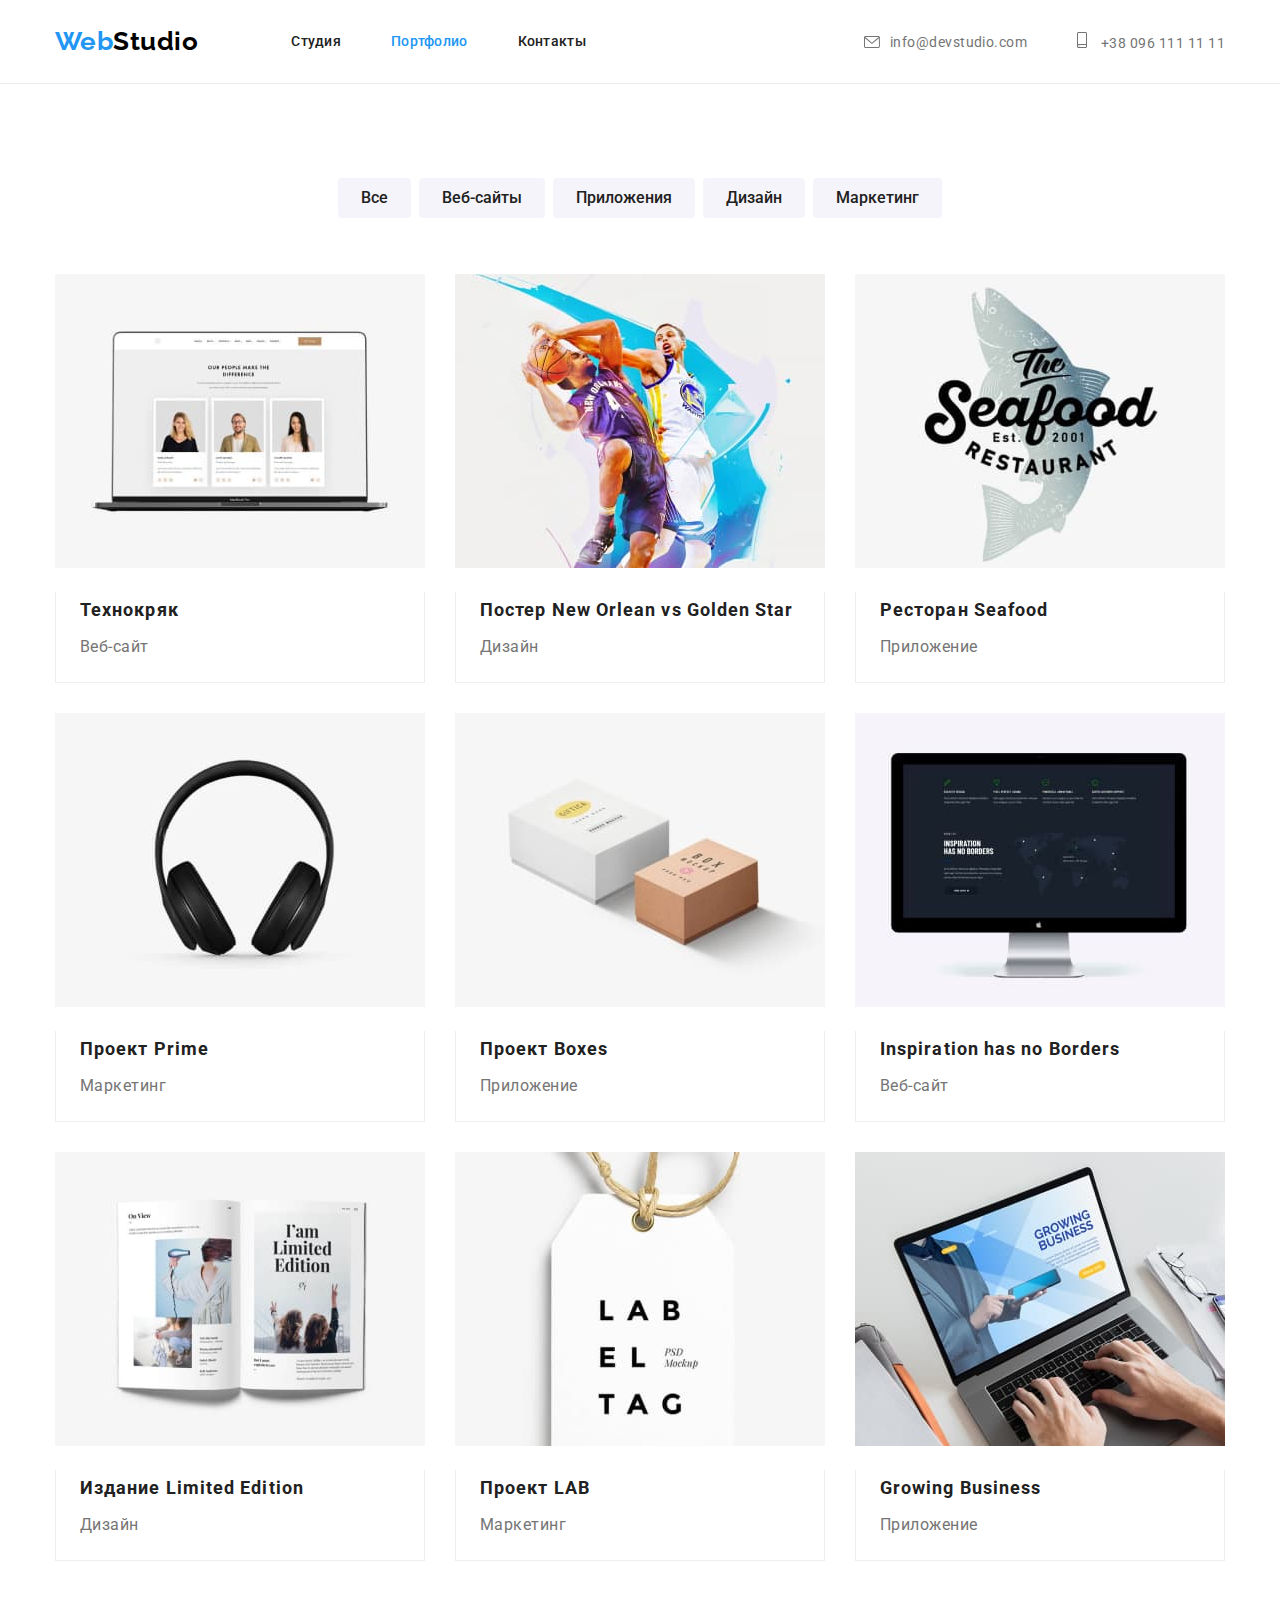
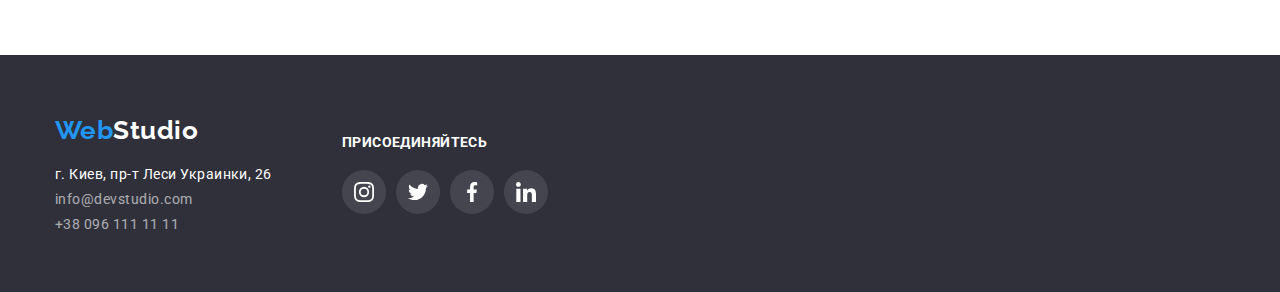
==== portfolio.html @ a2405fb3 "copy hw 04" ====
<!DOCTYPE html>
<html lang="ru">
<head>
    <meta charset="UTF-8">
    <meta name="viewport" content="width=device-width, initial-scale=1.0">
    <link rel="preconnect" href="https://fonts.gstatic.com">
    <link href="https://fonts.googleapis.com/css2?family=Raleway:wght@400;700&family=Roboto:wght@400;500;700&display=swap"
        rel="stylesheet">
    <link rel="stylesheet" href="https://cdnjs.cloudflare.com/ajax/libs/modern-normalize/1.0.0/modern-normalize.min.css"
        integrity="sha512-ISS7cAi1PEhQ8jnbJpJZMd29NlhNj4AWYyLOSp2CE/CsHxTCu+r+t0D2yoJudVrd0/8fTVPUVDzY5Tvli75u/g=="
        crossorigin="anonymous" />
    <link rel="stylesheet" href="./css/common.css">
    <link rel="stylesheet" href="./css/portfolio.css">
    <title>Portfolio</title>
</head>
<body>
    <!-- Шапка сайта -->
    <header>
        <div class="container">
            <nav class="main-nav">
                <a href="/" class="logo"><span>Web</span>Studio</a>
                <ul class="site-nav">
                    <li class="item"><a href="./index.html" class="link">Студия</a></li>
                    <li class="item"><a href="./portfolio.html" class="link current">Портфолио</a></li>
                    <li class="item"><a href="#" class="link">Контакты</a></li>
                </ul>
                <ul class="auth-nav">
                    <li class="item item-mail">
                        <a href="mailto:info@devstudio.com" class="link">
                            <svg class="envelope" width="16" height="12">
                                <use href="./images/sprite.svg#icon-envelope"></use>
                            </svg>
                            info@devstudio.com
                        </a>
                    </li>
                    <li class="item">
                        <a href="tel:+380961111111" class="link">
                            <svg class="smartphone" width="10" height="16">
                                <use href="./images/sprite.svg#icon-smartphone"></use>
                            </svg>
                            +38 096 111 11 11
                        </a>
                    </li>
                </ul>
            </nav>
        </div>
    </header>
    <main>
     <!--Наши проекты -->
        <section class="projects-container">
            <div class="container">
                <!-- <h1>Наши проекты</h1> -->
                <ul class="buttons">
                    <li><button type="button" class="btn">Все</button></li>
                    <li><button type="button" class="btn">Веб-сайты</button></li>
                    <li><button type="button" class="btn">Приложения</button></li>
                    <li><button type="button" class="btn">Дизайн</button></li>
                    <li><button type="button" class="btn">Маркетинг</button></li>
                </ul>
                <ul class="projects">
                    <li class="card">
                        <a href="#" class="link">
                            <img src="./images/portfolio1.jpg" alt="Технокряк" width="370" height="294">
                            <div class="project-info">
                                <h3 class="title">Технокряк</h3>
                                <p class="text">Веб-сайт</p>
                            </div>

                        </a>
                    </li>
                    <li class="card">
                        <a href="#" class="link">
                            <img src="./images/portfolio2.jpg" alt="Постер New Orlean vs Golden Star" width="370" height="294">
                            <div class="project-info">
                                <h3 class="title">Постер New Orlean vs Golden Star</h3>
                                <p class="text">Дизайн</p>
                            </div>
                        </a>
                    </li>
                    <li class="card">
                        <a href="#" class="link">
                            <img src="./images/portfolio3.jpg" alt="Ресторан Seafood" width="370" height="294">
                            <div class="project-info">
                                <h3 class="title">Ресторан Seafood</h3>
                                <p class="text">Приложение</p>
                            </div>
                        </a>
                    </li>
                    <li class="card">
                        <a href="#" class="link">
                            <img src="./images/portfolio4.jpg" alt="Проект Prime" width="370" height="294">
                            <div class="project-info">
                                <h3 class="title">Проект Prime</h3>
                                <p class="text">Маркетинг</p>
                            </div>
                        </a>
                    </li>
                    <li class="card">
                        <a href="#" class="link">
                            <img src="./images/portfolio5.jpg" alt="Проект Boxes" width="370" height="294">
                            <div class="project-info">
                                <h3 class="title">Проект Boxes</h3>
                                <p class="text">Приложение</p>
                            </div>
                        </a>
                    </li>
                    <li class="card">
                        <a href="#" class="link">
                            <img src="./images/portfolio6.jpg" alt="Inspiration has no Borders" width="370" height="294">
                            <div class="project-info">
                                <h3 class="title">Inspiration has no Borders</h3>
                                <p class="text">Веб-сайт</p>
                            </div>
                        </a>
                    </li>
                    <li class="card">
                        <a href="#" class="link">
                            <img src="./images/portfolio7.jpg" alt="Издание Limited Edition" width="370" height="294">
                            <div class="project-info">
                                <h3 class="title">Издание Limited Edition</h3>
                                <p class="text">Дизайн</p>
                            </div>
                        </a>
                    </li>
                    <li class="card">
                        <a href="#" class="link">
                            <img src="./images/portfolio8.jpg" alt="Проект LAB" width="370" height="294">
                            <div class="project-info">
                                <h3 class="title">Проект LAB</h3>
                                <p class="text">Маркетинг</p>
                            </div>
                        </a>
                    </li>
                    <li class="card">
                        <a href="#" class="link">
                            <img src="./images/portfolio9.jpg" alt="Growing Business" width="370" height="294">
                            <div class="project-info">
                                <h3 class="title">Growing Business</h3>
                                <p class="text">Приложение</p>
                            </div>
                        </a>
                    </li>
                </ul>
            </div>
        </section>
    </main>
    <!-- Футер -->
    <footer class="footer">
        <div class="container">
            <div class="footer-content">
                <a href="#" class="logo"><span>Web</span>Studio</a>
                <address>
                    <ul class="contacte">
                        <li class="item"><a href="#" class="address-link">г. Киев, пр-т Леси Украинки, 26</a></li>
                        <li class="item"><a href="mailto:info@devstudio.com" class="footer-link">info@devstudio.com</a></li>
                        <li class="item"><a href="tel:+380961111111" class="footer-link">+38 096 111 11 11</a></li>
                    </ul>
                </address>
            </div>
            <div class="resources">
                <h3 class="resources-title">присоединяйтесь</h3>
                <ul class="resources-list">
                    <li class="resources-item">
                        <a href="#" class="resources-link">
                            <svg class="instagram" width="20" height="20">
                                <use href="./images/sprite.svg#icon-instagram"></use>
                            </svg>
                        </a>
                    </li>
                    <li class="resources-item">
                        <a href="#" class="resources-link">
                            <svg class="twitter" width="20" height="20">
                                <use href="./images/sprite.svg#icon-twitter"></use>
                            </svg>
                        </a>
                    </li>
                    <li class="resources-item">
                        <a href="#" class="resources-link">
                            <svg class="facebook" width="20" height="20">
                                <use href="./images/sprite.svg#icon-facebook"></use>
                            </svg>
                        </a>
                    </li>
                    <li class="resources-item">
                        <a href="#" class="resources-link">
                            <svg class="linkedin" width="20" height="20">
                                <use href="./images/sprite.svg#icon-linkedin"></use>
                            </svg>
                        </a>
                    </li>
                </ul>
            </div>
        </div>
    </footer>
</body>
</html>
---- css/common.css ----
html {
  box-sizing: border-box;
}
*,
*::before,
*::after {
  box-sizing: inherit;
}

:root {
  --primary-text-color: #757575;
  --title-text-color: #212121;
  --accent-color: #2196f3;
  --logo-color: #000000;
  --primary-bg-color: #ffffff;
  --bg-color: #2f303a;
  --btn-color: #f5f4fa;
  --porfolio-card-color: #eeeeee;
  --hero-color: rgba(47, 48, 58, 0.4);
  --social-color: #afb1b8;
}
body {
  color: var(--primary-text-color);
  background-color: var(--primary-bg-color);

  font-family: Roboto, sans-serif;
  font-style: 400;
  font-weight: 400;
  letter-spacing: 0.03em;

  margin: 0;
}
ul {
  list-style: none;

  padding: 0;
  margin: 0;
}
a {
  text-decoration: none;
}
h1,
h2,
h3,
h4,
h5,
h6,
p {
  margin-top: 0;
  margin-bottom: 0;
}

/* Логотип */
.logo {
  margin-right: 93px;

  color: var(--logo-color);

  font-family: Raleway, sans-serif;
  font-weight: 700;
  font-size: 26px;
  line-height: 1.19;
}
.logo span {
  color: var(--accent-color);
}

.container {
  width: 1200px;
  padding-right: 15px;
  padding-left: 15px;
  margin-right: auto;
  margin-left: auto;
}
/*Site nav*/
.main-nav {
  display: flex;
  align-items: center;
}
.site-nav {
  display: flex;
}
.site-nav .item:not(:last-child) {
  margin-right: 50px;
}
.site-nav .link {
  display: block;
  align-items: baseline;
  padding-top: 32px;
  padding-bottom: 32px;

  color: var(--title-text-color);

  font-weight: 500;
  font-size: 14px;
  line-height: 1.14;
  letter-spacing: 0.02em;
}
.site-nav .link:hover,
.site-nav .link:focus {
  color: var(--accent-color);
}
.site-nav .link.current {
  color: var(--accent-color);
}
.auth-nav {
  display: flex;
  margin-left: auto;
  align-items: center;
}
.auth-nav .item + .item {
  margin-left: 50px;
}
.auth-nav .link {
  display: block;
  padding-top: 32px;
  padding-bottom: 32px;

  color: var(--primary-text-color);

  font-size: 14px;
  line-height: 16px;
}
.item-mail > .link {
  display: flex;
  align-items: center;
  justify-content: center;
}
.envelope,
.smartphone {
  margin-right: 10px;
  fill: var(--primary-text-color);
}
.auth-nav .link:hover,
.auth-nav .link:focus {
  color: var(--accent-color);
  fill: var(--accent-color);
}
.auth-nav .link:hover .envelope,
.auth-nav .link:focus .envelope,
.auth-nav .link:hover .smartphone,
.auth-nav .link:focus .smartphone {
  color: var(--accent-color);
  fill: var(--accent-color);
}
/*Footer*/
.footer {
  background-color: var(--bg-color);
  /* width: 1600px; */
  margin-left: auto;
  margin-right: auto;
  padding-top: 60px;
  padding-bottom: 60px;
}
.footer-content a {
  display: block;
  color: var(--primary-bg-color);
  margin: 0;
}
.footer .container {
  display: flex;
  align-items: center;
}
.contacte {
  margin-top: 20px;
}
.contacte .item:not(:last-child) {
  margin-bottom: 9px;
}
.footer span {
  color: var(--accent-color);
}
.address-link {
  font-style: normal;
  font-size: 14px;
}
.footer-link {
  opacity: 0.6;

  font-style: normal;
  font-size: 14px;
}
.resources {
  display: inline-block;
  margin-left: 70px;
}
.resources-title {
  font-size: 14px;
  line-height: 16px;
  font-weight: bold;
  letter-spacing: 0.03em;
  text-transform: uppercase;
  color: var(--primary-bg-color);
  margin-bottom: 20px;
  padding: 0;
}
.resources-list {
  display: inline-flex;
}
.resources-item {
  display: flex;
  width: 44px;
  height: 44px;
}
.resources-link {
  display: flex;
  width: 100%;
  height: 100%;
  border: 1px solid transparent;
  border-radius: 50%;
  background: rgba(255, 255, 255, 0.1);
  align-items: center;
  justify-content: center;
}
.resources-item:not(:last-child) {
  margin-right: 10px;
}
.resources-link svg {
  margin: 0;
  fill: var(--primary-bg-color);
}
.resources-link:hover,
.resources-link:focus {
  background: var(--accent-color);
}
---- css/portfolio.css ----
/* портфолио. Наши проекты */
.projects-container {
  padding-top: 94px;
  border-top: 1px solid #ececec;
}
.buttons {
  display: flex;
  justify-content: center;
  padding-bottom: 56px;
}
.btn {
  display: inline-block;
  padding: 6px 22px;
  min-width: 73px;
  border-radius: 4px;

  color: var(--title-text-color);
  background-color: var(--btn-color);
  font-weight: 500;
  font-family: Roboto, sans-serif;
  font-size: 16px;
  line-height: 1.63;
  text-align: center;
  border: 1px solid transparent;
}
.buttons li:not(:last-child) {
  margin-right: 8px;
}
.btn:hover,
.btn:focus {
  color: var(--primary-bg-color);
  background-color: var(--accent-color);
  box-shadow: 0px 3px 1px rgba(0, 0, 0, 0.1), 0px 1px 2px rgba(0, 0, 0, 0.08),
    0px 2px 2px rgba(0, 0, 0, 0.12);
}
.projects {
  display: flex;
  flex-wrap: wrap;
  margin: -15px;
}
.projects .card {
  width: 370px;
  margin: 15px;
  /* flex-basis: calc(100% / 3-15px); */
}
.project-info {
  border-right: 1px solid var(--porfolio-card-color);
  border-bottom: 1px solid var(--porfolio-card-color);
  border-left: 1px solid var(--porfolio-card-color);
}
.card .link {
  display: block;
  width: 100%;
}
/* margin-right: 30px; */

/* margin-bottom: 30px; */
/* .projects .item:nth-child(3n) {
  margin-right: 0;
}
.projects .item:nth-last-child(-n + 3) {
  margin-bottom: 0;
} */
.title {
  margin-top: 20px;
  margin-bottom: 4px;
  margin-left: 24px;

  color: var(--title-text-color);

  font-weight: 700;
  font-size: 18px;
  line-height: 2;
  letter-spacing: 0.06em;
}
.text {
  margin-left: 24px;
  padding-bottom: 20px;

  color: var(--primary-text-color);
  font-size: 16px;
  line-height: 1.88;
}
section {
  padding-bottom: 94px;
}
.card .link:hover,
.card .link:focus {
  box-shadow: 0px 1px 1px rgba(0, 0, 0, 0.12), 0px 4px 4px rgba(0, 0, 0, 0.06),
    1px 4px 6px rgba(0, 0, 0, 0.16);
}
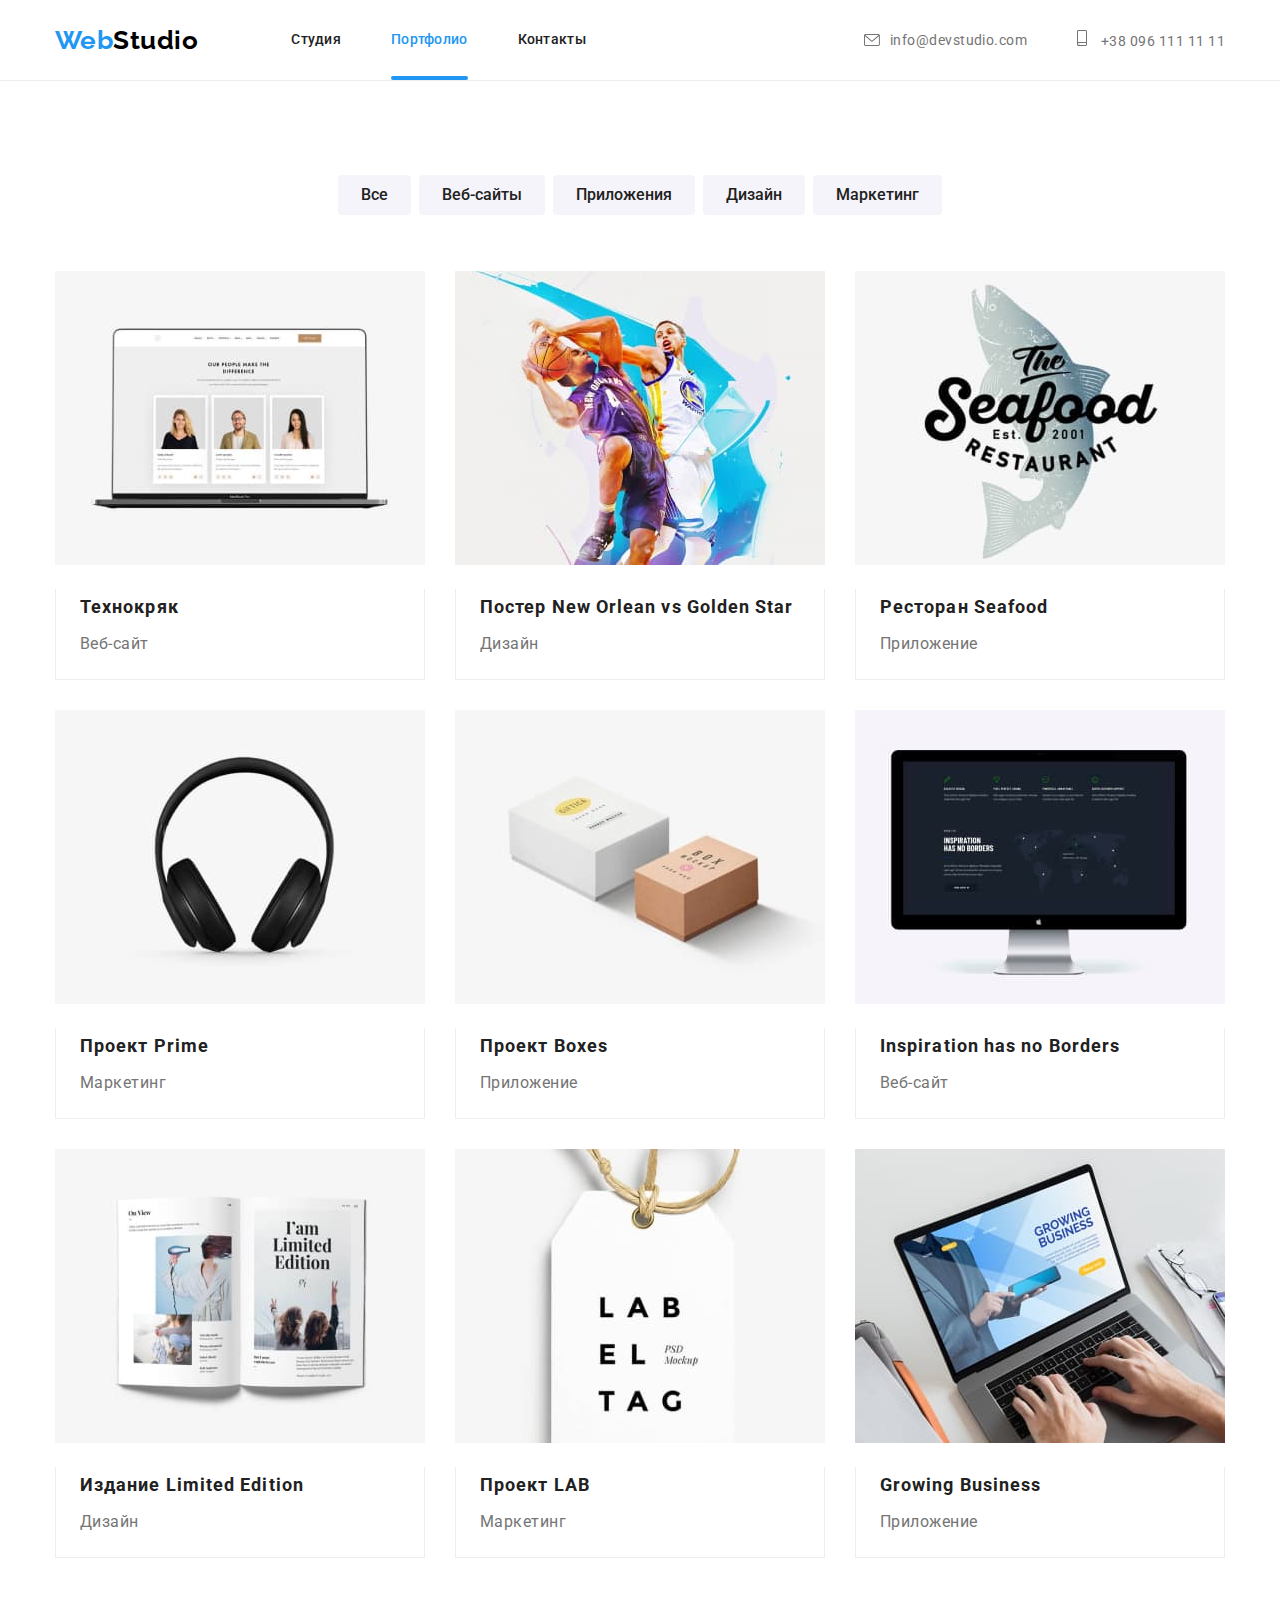
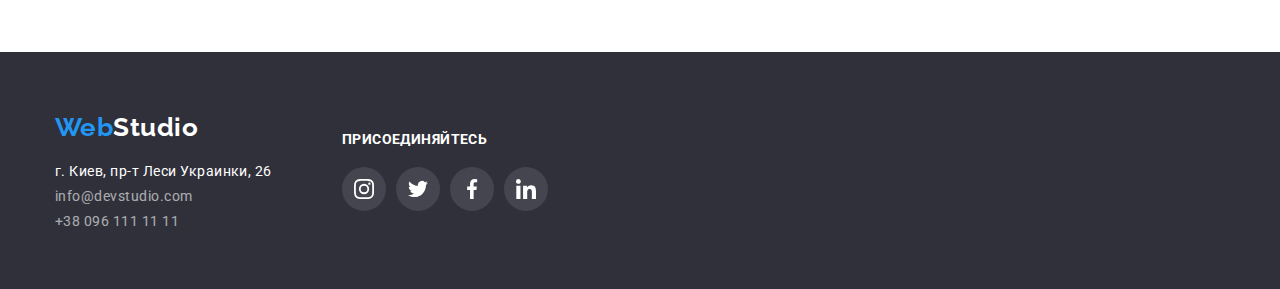
==== commit 09c8a71c: "position section" ====
--- a/portfolio.html
+++ b/portfolio.html
@@ -60,11 +60,15 @@
                 <ul class="projects">
                     <li class="card">
                         <a href="#" class="link">
+                            <div class="card-box">
                             <img src="./images/portfolio1.jpg" alt="Технокряк" width="370" height="294">
+                            </div>
                             <div class="project-info">
                                 <h3 class="title">Технокряк</h3>
                                 <p class="text">Веб-сайт</p>
                             </div>
+                            <p class="description-text" >Технокряк это современная площадка распространения коронавируса. Компании используют эту платформу для цифрового
+                            шпионажа и атак на защищённые сервера конкурентов.</p>
 
                         </a>
                     </li>
--- a/css/common.css
+++ b/css/common.css
@@ -18,6 +18,8 @@
   --porfolio-card-color: #eeeeee;
   --hero-color: rgba(47, 48, 58, 0.4);
   --social-color: #afb1b8;
+
+  --timing-function: cubic-bezier(0.4, 0, 0.2, 1);
 }
 body {
   color: var(--primary-text-color);
@@ -101,8 +103,23 @@
   color: var(--accent-color);
 }
 .site-nav .link.current {
-  color: var(--accent-color);
-}
+  position: relative;
+  color: var(--accent-color);
+}
+.site-nav .current::after {
+  content: "";
+
+  position: absolute;
+  left: 0;
+  bottom: 0;
+
+  display: block;
+  width: 100%;
+  height: 4px;
+  background-color: var(--accent-color);
+  border-radius: 2px;
+}
+
 .auth-nav {
   display: flex;
   margin-left: auto;
@@ -112,7 +129,6 @@
   margin-left: 50px;
 }
 .auth-nav .link {
-  display: block;
   padding-top: 32px;
   padding-bottom: 32px;
 
--- a/css/portfolio.css
+++ b/css/portfolio.css
@@ -51,7 +51,45 @@
 .card .link {
   display: block;
   width: 100%;
+  position: relative;
 }
+.card-box {
+  display: block;
+  position: relative;
+}
+.card-box::before {
+  display: block;
+  position: absolute;
+  content: "";
+  width: 100%;
+  height: 100%;
+  background-color: rgba(33, 150, 243, 0.9);
+  opacity: 0;
+}
+.card-box:hover::before {
+  opacity: 1;
+  z-index: 2;
+}
+.description-text {
+  display: inline-block;
+  font-size: 18px;
+  line-height: 1.56;
+  letter-spacing: 0.03em;
+  width: 100%;
+  height: 100%;
+
+  color: var(--primary-bg-color);
+  position: absolute;
+  top: 50%;
+  left: 50%;
+  transform: translate(-50%, -50%);
+  opacity: 0;
+}
+.description-text:hover {
+  opacity: 1;
+  z-index: 1;
+}
+
 /* margin-right: 30px; */
 
 /* margin-bottom: 30px; */
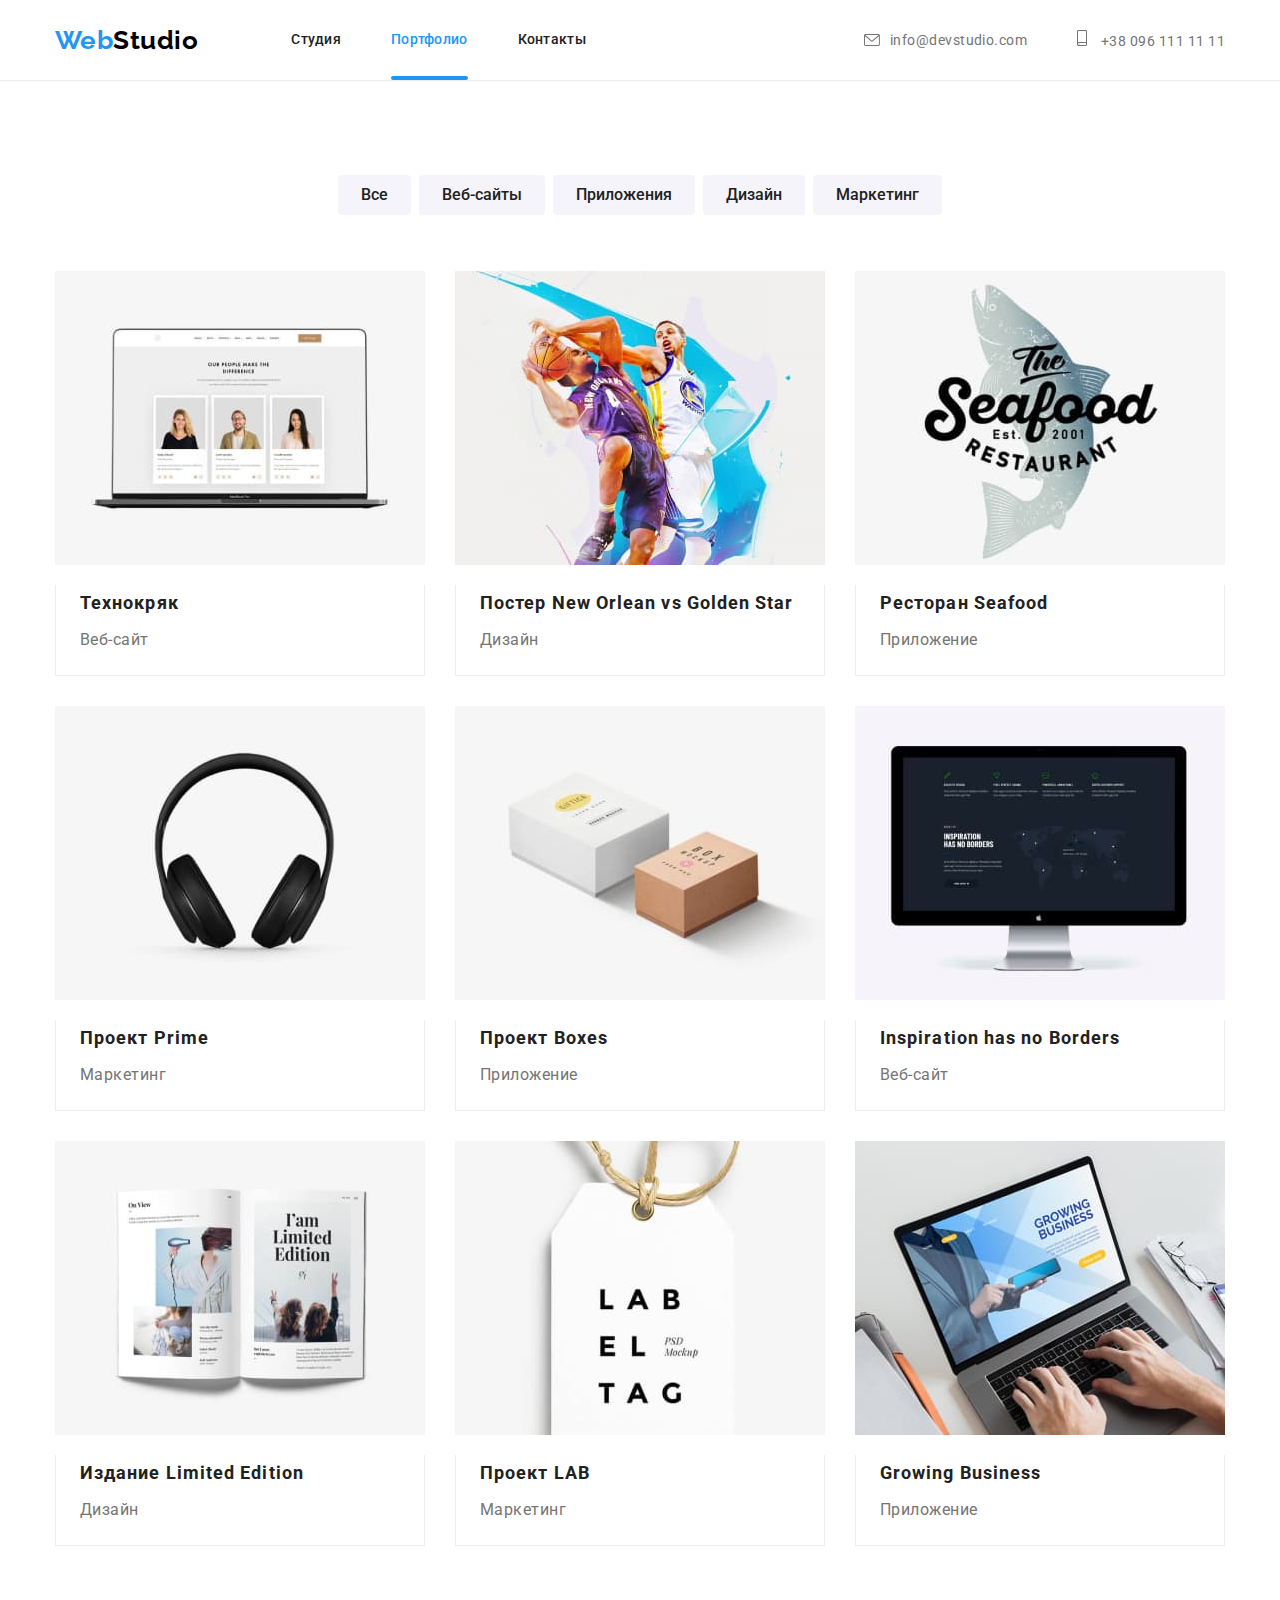
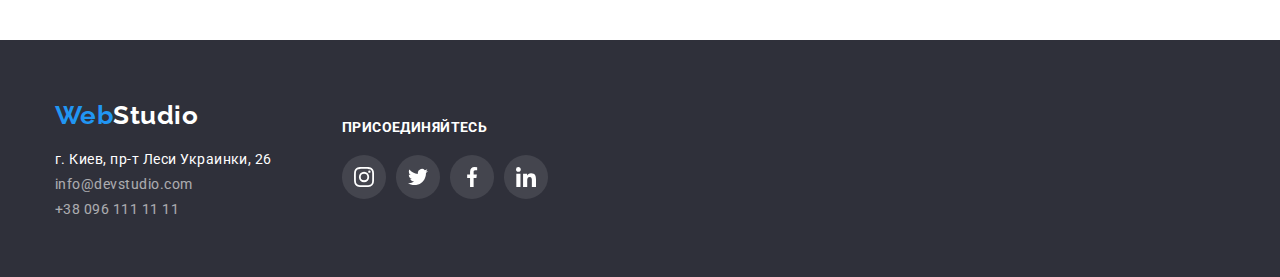
==== commit daea2c4f: "modal and overlay" ====
--- a/portfolio.html
+++ b/portfolio.html
@@ -58,89 +58,147 @@
                     <li><button type="button" class="btn">Маркетинг</button></li>
                 </ul>
                 <ul class="projects">
-                    <li class="card">
-                        <a href="#" class="link">
-                            <div class="card-box">
-                            <img src="./images/portfolio1.jpg" alt="Технокряк" width="370" height="294">
-                            </div>
-                            <div class="project-info">
-                                <h3 class="title">Технокряк</h3>
-                                <p class="text">Веб-сайт</p>
-                            </div>
-                            <p class="description-text" >Технокряк это современная площадка распространения коронавируса. Компании используют эту платформу для цифрового
-                            шпионажа и атак на защищённые сервера конкурентов.</p>
-
-                        </a>
-                    </li>
-                    <li class="card">
-                        <a href="#" class="link">
-                            <img src="./images/portfolio2.jpg" alt="Постер New Orlean vs Golden Star" width="370" height="294">
-                            <div class="project-info">
-                                <h3 class="title">Постер New Orlean vs Golden Star</h3>
-                                <p class="text">Дизайн</p>
-                            </div>
-                        </a>
-                    </li>
-                    <li class="card">
-                        <a href="#" class="link">
-                            <img src="./images/portfolio3.jpg" alt="Ресторан Seafood" width="370" height="294">
-                            <div class="project-info">
-                                <h3 class="title">Ресторан Seafood</h3>
-                                <p class="text">Приложение</p>
-                            </div>
-                        </a>
-                    </li>
-                    <li class="card">
-                        <a href="#" class="link">
-                            <img src="./images/portfolio4.jpg" alt="Проект Prime" width="370" height="294">
-                            <div class="project-info">
-                                <h3 class="title">Проект Prime</h3>
-                                <p class="text">Маркетинг</p>
-                            </div>
-                        </a>
-                    </li>
-                    <li class="card">
-                        <a href="#" class="link">
-                            <img src="./images/portfolio5.jpg" alt="Проект Boxes" width="370" height="294">
-                            <div class="project-info">
-                                <h3 class="title">Проект Boxes</h3>
-                                <p class="text">Приложение</p>
-                            </div>
-                        </a>
-                    </li>
-                    <li class="card">
-                        <a href="#" class="link">
-                            <img src="./images/portfolio6.jpg" alt="Inspiration has no Borders" width="370" height="294">
-                            <div class="project-info">
-                                <h3 class="title">Inspiration has no Borders</h3>
-                                <p class="text">Веб-сайт</p>
-                            </div>
-                        </a>
-                    </li>
-                    <li class="card">
-                        <a href="#" class="link">
-                            <img src="./images/portfolio7.jpg" alt="Издание Limited Edition" width="370" height="294">
-                            <div class="project-info">
-                                <h3 class="title">Издание Limited Edition</h3>
-                                <p class="text">Дизайн</p>
-                            </div>
-                        </a>
-                    </li>
-                    <li class="card">
-                        <a href="#" class="link">
-                            <img src="./images/portfolio8.jpg" alt="Проект LAB" width="370" height="294">
-                            <div class="project-info">
-                                <h3 class="title">Проект LAB</h3>
-                                <p class="text">Маркетинг</p>
-                            </div>
-                        </a>
-                    </li>
-                    <li class="card">
-                        <a href="#" class="link">
-                            <img src="./images/portfolio9.jpg" alt="Growing Business" width="370" height="294">
-                            <div class="project-info">
-                                <h3 class="title">Growing Business</h3>
-                                <p class="text">Приложение</p>
+                    <li class="project-card">
+                        <a href="#" class="project-link">
+                            <div class="project-thumb">
+                                 <img src="./images/portfolio1.jpg" alt="Технокряк" width="370" height="294">
+                                <div class="project-overlay">
+                                    <p class="description-text">Технокряк это современная площадка распространения коронавируса. Компании используют эту
+                                платформу для цифрового
+                                шпионажа и атак на защищённые сервера конкурентов.</p>
+                                </div>
+                            </div>
+                            <div class="project-info">
+                                <h3 class="project-title">Технокряк</h3>
+                                <p class="project-text">Веб-сайт</p>
+                            </div>
+                         </a>
+                    </li>
+                    <li class="project-card">
+                        <a href="#" class="project-link">
+                            <div class="project-thumb">
+                                <img src="./images/portfolio2.jpg" alt="Постер New Orlean vs Golden Star" width="370" height="294">
+                                <div class="project-overlay">
+                                    <p class="description-text">Технокряк это современная площадка распространения коронавируса. Компании используют эту
+                                    платформу для цифрового
+                                    шпионажа и атак на защищённые сервера конкурентов.</p>
+                                </div>
+                            </div>
+                            <div class="project-info">
+                                <h3 class="project-title">Постер New Orlean vs Golden Star</h3>
+                                <p class="project-text">Дизайн</p>
+                            </div>
+                        </a>
+                    </li>
+                    <li class="project-card">
+                        <a href="#" class="project-link">
+                            <div class="project-thumb">
+                                <img src="./images/portfolio3.jpg" alt="Ресторан Seafood" width="370" height="294">
+                                <div class="project-overlay">
+                                    <p class="description-text">Технокряк это современная площадка распространения коронавируса. Компании используют эту
+                                платформу для цифрового
+                                шпионажа и атак на защищённые сервера конкурентов.</p>
+                                </div>
+                            </div>
+                            <div class="project-info">
+                                <h3 class="project-title">Ресторан Seafood</h3>
+                                <p class="project-text">Приложение</p>
+                            </div>
+                        </a>
+                    </li>
+                    <li class="project-card">
+                        <a href="#" class="project-link">
+                            <div class="project-thumb">
+                                <img src="./images/portfolio4.jpg" alt="Проект Prime" width="370" height="294">
+                                <div class="project-overlay">
+                                    <p class="description-text">Технокряк это современная площадка распространения коронавируса. Компании используют эту
+                                платформу для цифрового
+                                шпионажа и атак на защищённые сервера конкурентов.</p>
+                                </div>
+                            </div>
+                            <div class="project-info">
+                                <h3 class="project-title">Проект Prime</h3>
+                                <p class="project-text">Маркетинг</p>
+                            </div>
+                        </a>
+                    </li>
+                    <li class="project-card">
+                        <a href="#" class="project-link">
+                            <div class="project-thumb">
+                                <img src="./images/portfolio5.jpg" alt="Проект Boxes" width="370" height="294">
+                                <div class="project-overlay">
+                                    <p class="description-text">Технокряк это современная площадка распространения коронавируса. Компании используют эту
+                                платформу для цифрового
+                                шпионажа и атак на защищённые сервера конкурентов.</p>
+                                </div>
+                            </div>
+                            <div class="project-info">
+                                <h3 class="project-title">Проект Boxes</h3>
+                                <p class="project-text">Приложение</p>
+                            </div>
+                        </a>
+                    </li>
+                    <li class="project-card">
+                        <a href="#" class="project-link">
+                            <div class="project-thumb">
+                                <img src="./images/portfolio6.jpg" alt="Inspiration has no Borders" width="370" height="294">
+                                <div class="project-overlay">
+                                    <p class="description-text">Технокряк это современная площадка распространения коронавируса. Компании используют эту
+                                платформу для цифрового
+                                шпионажа и атак на защищённые сервера конкурентов.</p>
+                                </div>
+                            </div>
+                            <div class="project-info">
+                                <h3 class="project-title">Inspiration has no Borders</h3>
+                                <p class="project-text">Веб-сайт</p>
+                            </div>
+                        </a>
+                    </li>
+                    <li class="project-card">
+                        <a href="#" class="project-link">
+                            <div class="project-thumb">
+                                <img src="./images/portfolio7.jpg" alt="Издание Limited Edition" width="370" height="294">
+                                <div class="project-overlay">
+                                    <p class="description-text">Технокряк это современная площадка распространения коронавируса. Компании используют эту
+                                платформу для цифрового
+                                шпионажа и атак на защищённые сервера конкурентов.</p>
+                                </div>
+                            </div>
+                            <div class="project-info">
+                                <h3 class="project-title">Издание Limited Edition</h3>
+                                <p class="project-text">Дизайн</p>
+                            </div>
+                        </a>
+                    </li>
+                    <li class="project-card">
+                        <a href="#" class="project-link">
+                            <div class="project-thumb">
+                                <img src="./images/portfolio8.jpg" alt="Проект LAB" width="370" height="294">
+                                <div class="project-overlay">
+                                    <p class="description-text">Технокряк это современная площадка распространения коронавируса. Компании используют эту
+                                платформу для цифрового
+                                шпионажа и атак на защищённые сервера конкурентов.</p>
+                                </div>
+                            </div>
+                            <div class="project-info">
+                                <h3 class="project-title">Проект LAB</h3>
+                                <p class="project-text">Маркетинг</p>
+                            </div>
+                        </a>
+                    </li>
+                    <li class="project-card">
+                        <a href="#" class="project-link">
+                            <div class="project-thumb">
+                                <img src="./images/portfolio9.jpg" alt="Growing Business" width="370" height="294">
+                                <div class="project-overlay">
+                                    <p class="description-text">Технокряк это современная площадка распространения коронавируса. Компании используют эту
+                                платформу для цифрового
+                                шпионажа и атак на защищённые сервера конкурентов.</p>
+                                </div>
+                            </div>
+                            <div class="project-info">
+                                <h3 class="project-title">Growing Business</h3>
+                                <p class="project-text">Приложение</p>
                             </div>
                         </a>
                     </li>
--- a/css/common.css
+++ b/css/common.css
@@ -101,6 +101,7 @@
 .site-nav .link:hover,
 .site-nav .link:focus {
   color: var(--accent-color);
+  transition: color 250ms var(--timing-function);
 }
 .site-nav .link.current {
   position: relative;
@@ -151,6 +152,8 @@
 .auth-nav .link:focus {
   color: var(--accent-color);
   fill: var(--accent-color);
+  transition: color 250ms var(--timing-function),
+    fill 250ms var(--timing-function);
 }
 .auth-nav .link:hover .envelope,
 .auth-nav .link:focus .envelope,
@@ -158,6 +161,8 @@
 .auth-nav .link:focus .smartphone {
   color: var(--accent-color);
   fill: var(--accent-color);
+  transition: color 250ms var(--timing-function),
+    fill 250ms var(--timing-function);
 }
 /*Footer*/
 .footer {
@@ -238,4 +243,5 @@
 .resources-link:hover,
 .resources-link:focus {
   background: var(--accent-color);
-}
+  transition: background 250ms var(--timing-function);
+}
--- a/css/portfolio.css
+++ b/css/portfolio.css
@@ -13,6 +13,7 @@
   padding: 6px 22px;
   min-width: 73px;
   border-radius: 4px;
+  cursor: pointer;
 
   color: var(--title-text-color);
   background-color: var(--btn-color);
@@ -32,13 +33,16 @@
   background-color: var(--accent-color);
   box-shadow: 0px 3px 1px rgba(0, 0, 0, 0.1), 0px 1px 2px rgba(0, 0, 0, 0.08),
     0px 2px 2px rgba(0, 0, 0, 0.12);
+  transition: color 250ms var(--timing-function),
+    background-color 250ms var(--timing-function),
+    box-shadow 250ms var(--timing-function);
 }
 .projects {
   display: flex;
   flex-wrap: wrap;
   margin: -15px;
 }
-.projects .card {
+.project-card {
   width: 370px;
   margin: 15px;
   /* flex-basis: calc(100% / 3-15px); */
@@ -48,48 +52,40 @@
   border-bottom: 1px solid var(--porfolio-card-color);
   border-left: 1px solid var(--porfolio-card-color);
 }
-.card .link {
+.project-link {
   display: block;
   width: 100%;
+}
+.project-link:hover .project-overlay {
+  opacity: 1;
+}
+.project-thumb {
   position: relative;
+  overflow: hidden;
+  display: flex;
 }
-.card-box {
-  display: block;
-  position: relative;
+.project-thumb:hover::before {
+  opacity: 1;
 }
-.card-box::before {
-  display: block;
+.project-overlay {
+  display: flex;
   position: absolute;
-  content: "";
+  top: 0;
+  left: 0;
   width: 100%;
   height: 100%;
-  background-color: rgba(33, 150, 243, 0.9);
+  background-color: var(--accent-color);
+
   opacity: 0;
+  transform: translateY(100%);
+
+  transition: transform 250ms var(--timing-function),
+    opacity 250ms var(--timing-function);
 }
-.card-box:hover::before {
+.project-link:hover .project-overlay {
+  transform: translateY(0);
   opacity: 1;
-  z-index: 2;
 }
-.description-text {
-  display: inline-block;
-  font-size: 18px;
-  line-height: 1.56;
-  letter-spacing: 0.03em;
-  width: 100%;
-  height: 100%;
-
-  color: var(--primary-bg-color);
-  position: absolute;
-  top: 50%;
-  left: 50%;
-  transform: translate(-50%, -50%);
-  opacity: 0;
-}
-.description-text:hover {
-  opacity: 1;
-  z-index: 1;
-}
-
 /* margin-right: 30px; */
 
 /* margin-bottom: 30px; */
@@ -99,7 +95,7 @@
 .projects .item:nth-last-child(-n + 3) {
   margin-bottom: 0;
 } */
-.title {
+.project-title {
   margin-top: 20px;
   margin-bottom: 4px;
   margin-left: 24px;
@@ -111,7 +107,7 @@
   line-height: 2;
   letter-spacing: 0.06em;
 }
-.text {
+.project-text {
   margin-left: 24px;
   padding-bottom: 20px;
 
@@ -122,8 +118,24 @@
 section {
   padding-bottom: 94px;
 }
-.card .link:hover,
-.card .link:focus {
+.project-link:hover,
+.project-link:focus {
   box-shadow: 0px 1px 1px rgba(0, 0, 0, 0.12), 0px 4px 4px rgba(0, 0, 0, 0.06),
     1px 4px 6px rgba(0, 0, 0, 0.16);
+  transition: box-shadow 250ms var(--timing-function);
 }
+.description-text {
+  position: absolute;
+  display: flex;
+  padding: 63px 24px;
+
+  opacity: 0;
+  transition: opacity 250ms var(--timing-function) 250ms;
+  font-size: 18px;
+  line-height: 1.56;
+  letter-spacing: 0.03em;
+  color: var(--primary-bg-color);
+}
+.project-link:hover .description-text {
+  opacity: 1;
+}
